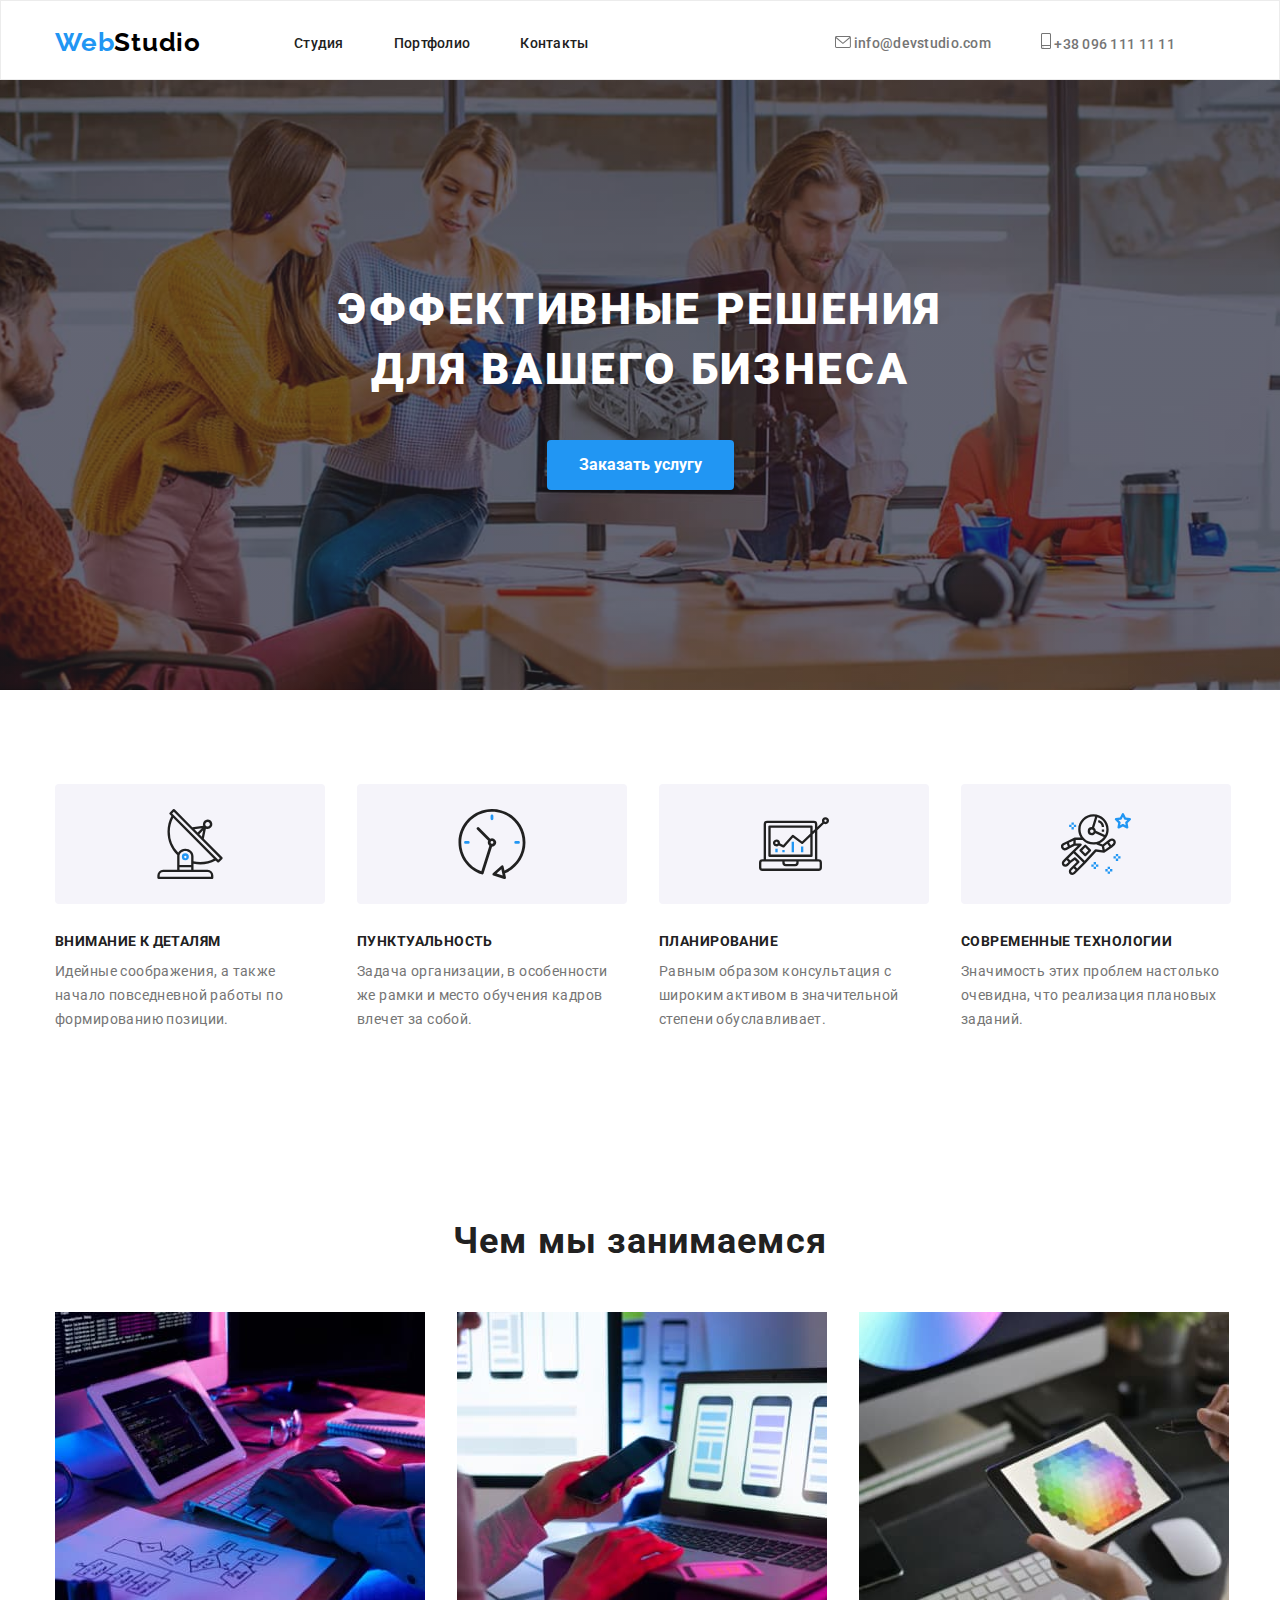
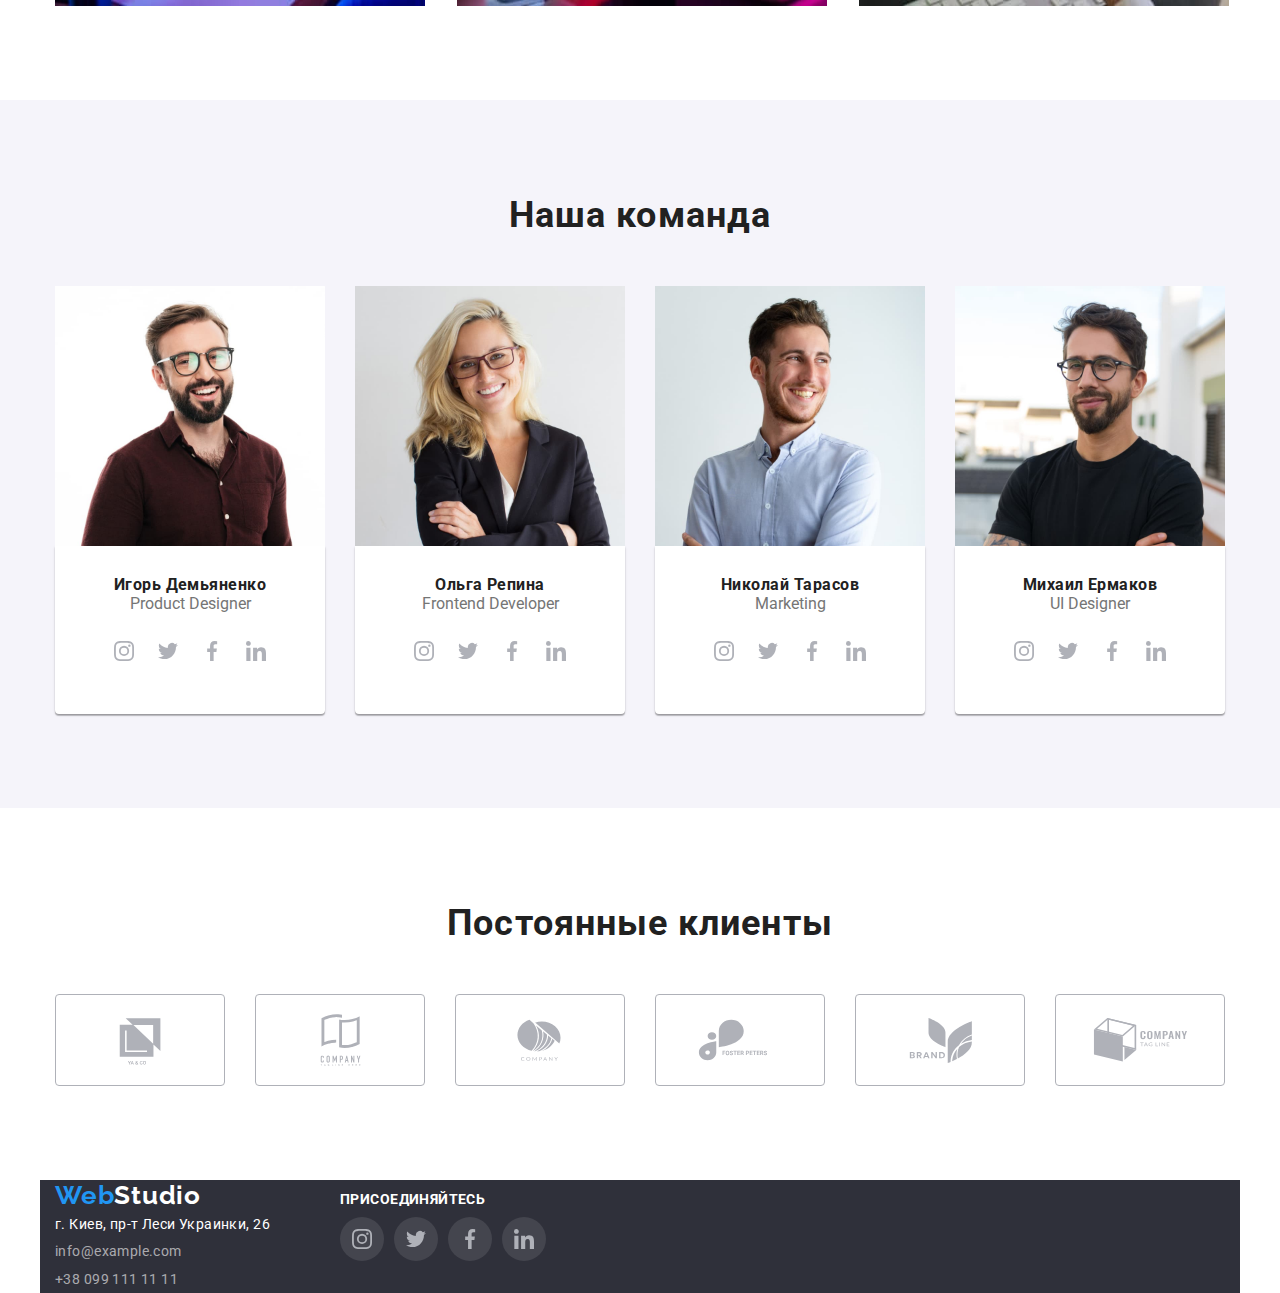
==== index.html @ 2dc06f4d "перенес задание предыдущее" ====
<!DOCTYPE html>
<html lang="ru">

<head>
    <meta charset="UTF-8">
    <meta http-equiv="X-UA-Compatible" content="IE=edge">
    <meta name="viewport" content="width=device-width, initial-scale=1.0">
    <title>Document</title>
    <link rel="preconnect" href="https://fonts.googleapis.com">
    <link rel="preconnect" href="https://fonts.gstatic.com" crossorigin>
    <link
        href="https://fonts.googleapis.com/css2?family=Raleway:wght@700&family=Roboto:wght@400;500;700;900&display=swap"
        rel="stylesheet">
    <link rel="stylesheet"
        href="https://cdnjs.cloudflare.com/ajax/libs/modern-normalize/0.6.0/modern-normalize.min.css" />
    <link rel="stylesheet" href="./css/main.css" />
</head>

<body>
    <!-- Шапка сайта -->
    <header class="page-header">
        <div class="container main-nav">
            <a lang="en" class="site-nav-logo" href="WebStudio">Web<span>Studio</span></a>
            <nav>
                <ul class="site-nav list">
                    <!--<li lang="en" class="nav-item site-nav-logo"><a href="WebStudio">Web<span>Studio</span></a></li>-->
                    <li class="nav-item"><a href="./index.html" class="link">Студия</a></li>
                    <li class="nav-item"><a href="./portfolio.html" class="link">Портфолио</a></li>
                    <li class="nav-item"><a href="Контакты" class="link">Контакты</a></li>
                </ul>
            </nav>
            <ul class="link-items list">
                <li class="nav-link-item" lang="en">
                    <a href="mailto:info@devstudio.com"
                        class="current">
                        <svg class="icon-envelope" width="16" height="12">
                            <use href="./images/icons.svg#icon-envelope"></use>
                        </svg>
                        info@devstudio.com
                       <!--./images/icons.svgs#icon-smartphone--> 
                </a>
                  
                </li>
                <li class="nav-link-item">
                    <a href="tel:+380961111111" 
                    class="current"><svg class="icon-smartphone" width="10" height="16">
                        <use href="./images/icons.svg#icon-smartphone"></use>
                    </svg>
                    +38 096 111 11 11
                   
                </a>
                    
                </li>
            </ul>
        </div>
    </header>
    <main>
        <!-- Герой -->
        <section class="hero">
            <div class="container">
                <h1 class="title">Эффективные решения <br>для вашего бизнеса</h1>
                <button class="button" type="button">Заказать услугу</button>
            </div>
        </section>
        <!-- Преимущества -->
        <section class="text-benefits section">
            <div class="benefits container">
                <h2 class="visually-hidden">Преимущества</h2>

                <ul class="text-benefits-list list">
                    <li class="text-benefits-text">
                        <div class="text-benefits-icon">
                        <svg class="socials-icon socials-icon-benefits" width="70" height="70">
                            <use href="./images/icons.svg#icon-antenna"></use>
                        </svg>
                    </div>
                        <h3>Внимание к деталям</h3>
                        <p>
                            Идейные соображения, а также начало повседневной работы по формированию позиции.
                        </p>
                    </li>
                    <li class="text-benefits-text">
                        <div class="text-benefits-icon">
                        <svg class="socials-icon socials-icon-benefits" width="70" height="70">
                            <use href="./images/icons.svg#icon-clock"></use>
                        </svg>
                        </div>
                        <h3>Пунктуальность</h3>
                        <p>
                            Задача организации, в особенности же рамки и место обучения кадров влечет за собой.
                        </p>
                    </li>
                    <li class="text-benefits-text">
                        <div class="text-benefits-icon">
                        <svg class="socials-icon socials-icon-benefits" width="70" height="70">
                            <use href="./images/icons.svg#icon-diagram"></use>
                        </svg>
                        </div>
                        <h3>Планирование</h3>
                        <p>
                            Равным образом консультация с широким активом в значительной степени обуславливает.
                        </p>
                    </li>
                    <li class="text-benefits-text">
                        <div class="text-benefits-icon">
                        <svg class="socials-icon socials-icon-benefits" width="70" height="70">
                            <use href="./images/icons.svg#icon-astronaut"></use>
                        </svg>
                        </div>
                        <h3>Современные технологии</h3>
                        <p>
                            Значимость этих проблем настолько очевидна, что реализация плановых заданий.
                        </p>
                    </li>
                </ul>
            </div>
        </section>
        <!-- Чем мы занимаемся -->
        <section class="section work-section">
            <div class="img container ">
                <h2> Чем мы занимаемся</h2>

                <ul class="list-img">
                    <li>
                        <img src="images/box1.jpg" alt="Пишем программы" width="370" height="294" />
                    </li>

                    <li>
                        <img src="./images/box2.jpg" alt="Создаем мобильные приложения" width="370" height="294" />
                    </li>
                    <li>
                        <img src="./images/box3.jpg" alt="Создаем игры" width="370" height="294" />
                    </li>
                </ul>
            </div>
        </section>
        <!-- Наша команда -->
        <section class="positions section">
           <div class="container">
                <h2>Наша команда</h2>
                <ul class="position-list list">
                    <li class="position-list-img">
                        <img src="./images/team-card1.jpg " alt="Игорь Демьяненко" width="270" height="260" />
                        <div class="position-list-text">
                            <h3>Игорь Демьяненко</h3>
                            <p lang="en">Product Designer</p>
                            <ul class="masters-socials list socials-list">
                                <li class="socials-item">
                                    <a href="" class="socials-link link">
                                        <svg class="socials-icon" width="20" height="20">
                                            <use href="./images/icons.svg#icon-instagram"></use>
                                        </svg>
                                    </a>
                                </li>
                                <li class="socials-item">
                                    <a href="" class="socials-link link">
                                        <svg class="socials-icon" width="20" height="20">
                                            <use href="./images/icons.svg#icon-twitter"></use>
                                        </svg>
                                    </a>
                                </li>
                                <li class="socials-item">
                                    <a href="" class="socials-link link">
                                        <svg class="socials-icon" width="20" height="20">
                                            <use href="./images/icons.svg#icon-facebook"></use>
                                        </svg>
                                    </a>
                                </li>
                                <li class="socials-item">
                                    <a href="" class="socials-link link">
                                        <svg class="socials-icon" width="20" height="20">
                                            <use href="./images/icons.svg#icon-linkedin"></use>
                                        </svg>
                                    </a>
                                </li>
                            </ul>
                        </div>
                    </li>
                    <li class="position-list-img">
                        <img src="./images/team-card2.jpg " alt="Ольга Репина" width="270" height="260" />
                        <div class="position-list-text">
                            <h3>Ольга Репина</h3>
                            <p lang="en">Frontend Developer</p>
                            <ul class="masters-socials list socials-list">
                                <li class="socials-item">
                                    <a href="" class="socials-link link">
                                        <svg class="socials-icon" width="20" height="20">
                                            <use href="./images/icons.svg#icon-instagram"></use>
                                        </svg>
                                    </a>
                                </li>
                                <li class="socials-item">
                                    <a href="" class="socials-link link">
                                        <svg class="socials-icon" width="20" height="20">
                                            <use href="./images/icons.svg#icon-twitter"></use>
                                        </svg>
                                    </a>
                                </li>
                                <li class="socials-item">
                                    <a href="" class="socials-link link">
                                        <svg class="socials-icon" width="20" height="20">
                                            <use href="./images/icons.svg#icon-facebook"></use>
                                        </svg>
                                    </a>
                                </li>
                                <li class="socials-item">
                                    <a href="" class="socials-link link">
                                        <svg class="socials-icon" width="20" height="20">
                                            <use href="./images/icons.svg#icon-linkedin"></use>
                                        </svg>
                                    </a>
                                </li>
                            </ul>
                        </div>
                    </li>
                    <li class="position-list-img">
                        <img src="./images/team-card3.jpg " alt="Николай Тарасов" width="270" height="260" />
                        <div class="position-list-text">
                            <h3>Николай Тарасов</h3>
                            <p lang="en">Marketing</p>
                            <ul class="masters-socials list socials-list">
                                <li class="socials-item">
                                    <a href="" class="socials-link link">
                                        <svg class="socials-icon" width="20" height="20">
                                            <use href="./images/icons.svg#icon-instagram"></use>
                                        </svg>
                                    </a>
                                </li>
                                <li class="socials-item">
                                    <a href="" class="socials-link link">
                                        <svg class="socials-icon" width="20" height="20">
                                            <use href="./images/icons.svg#icon-twitter"></use>
                                        </svg>
                                    </a>
                                </li>
                                <li class="socials-item">
                                    <a href="" class="socials-link link">
                                        <svg class="socials-icon" width="20" height="20">
                                            <use href="./images/icons.svg#icon-facebook"></use>
                                        </svg>
                                    </a>
                                </li>
                                <li class="socials-item">
                                    <a href="" class="socials-link link">
                                        <svg class="socials-icon" width="20" height="20">
                                            <use href="./images/icons.svg#icon-linkedin"></use>
                                        </svg>
                                    </a>
                                </li>
                            </ul>
                        </div>
                    </li>
                    <li class="position-list-img">
                        <img src="./images/team-card4.jpg " alt="Михаил Ермаков" width="270" height="260" />
                        <div class="position-list-text">
                            <h3>Михаил Ермаков</h3>
                            <p lang="en">UI Designer</p>
                            <ul class="masters-socials list socials-list">
                                <li class="socials-item">
                                    <a href="" class="socials-link link">
                                        <svg class="socials-icon" width="20" height="20">
                                            <use href="./images/icons.svg#icon-instagram"></use>
                                        </svg>
                                    </a>
                                </li>
                                <li class="socials-item">
                                    <a href="" class="socials-link link">
                                        <svg class="socials-icon" width="20" height="20">
                                            <use href="./images/icons.svg#icon-twitter"></use>
                                        </svg>
                                    </a>
                                </li>
                                <li class="socials-item">
                                    <a href="" class="socials-link link">
                                        <svg class="socials-icon" width="20" height="20">
                                            <use href="./images/icons.svg#icon-facebook"></use>
                                        </svg>
                                    </a>
                                </li>
                                <li class="socials-item">
                                    <a href="" class="socials-link link">
                                        <svg class="socials-icon" width="20" height="20">
                                            <use href="./images/icons.svg#icon-linkedin"></use>
                                        </svg>
                                    </a>
                                </li>
                            </ul>
                        </div>
                    </li>
                </ul>
            </div>
        </section>
<!-- Постоянные клиенты -->
<section class="section client-section">
<div class="container client-section-container">
    <h2>Постоянные клиенты</h2>
<ul class="masters-client list client-list">
    <li class="client-item">
        <a href="" class="client-link link">
            <svg class="client-icon" width="106" height="60">
                <use href="./images/icons.svg#icon-logo1"></use>
            </svg>
        </a>
    </li>
    <li class="client-item">
        <a href="" class="client-link link">
            <svg class="client-icon" width="106" height="60">
                <use href="./images/icons.svg#icon-logo2"></use>
            </svg>
        </a>
    </li>
    <li class="client-item">
        <a href="" class="client-link link">
            <svg class="client-icon" width="106" height="60">
                <use href="./images/icons.svg#icon-logo3"></use>
            </svg>
        </a>
    </li>
    <li class="client-item">
        <a href="" class="client-link link">
            <svg class="client-icon" width="106" height="60">
                <use href="./images/icons.svg#icon-logo4"></use>
            </svg>
        </a>
    </li>
    <li class="client-item">
        <a href="" class="client-link link">
            <svg class="client-icon" width="106" height="60">
                <use href="./images/icons.svg#icon-logo5"></use>
            </svg>
        </a>
    </li>
    <li class="client-item">
        <a href="" class="client-link link">
            <svg class="client-icon" width="106" height="60">
                <use href="./images/icons.svg#icon-logo6"></use>
            </svg>
        </a>
    </li>
   </ul>
</div>
</section>
    </main>

    <!-- Футер -->
    <footer class="bottom">
        <div class="container container-futer">
            <div class="bottom-futer">
            <a lang="en" class="bottom-logo" href="WebStudio" class="link">Web<span>Studio</span></a>
            <ul class="bottom-list link list">
                <!--<li lang="en" class="bottom-logo"><a href="WebStudio" class="link">Web<span>Studio</span></a></li>-->
                <li>
                    <address>
                        г. Киев, пр-т Леси Украинки, 26
                    </address>
                </li>
                <li lang="en"><a href="mailto:info@example.com" class="link-bottom link">info@example.com</a></li>
                <li><a href="tel:+380991111111" class="link-bottom link">+38 099 111 11 11</a></li>
            </ul>
            </div>
            <div class="icons-futer">
                <h2>ПРИСОЕДИНЯЙТЕСЬ</h2>
            
            <ul class="masters-socials masters-socials-futer list socials-list">
                <li class="socials-item socials-item-futer">
                    <a href="" class="socials-link socials-link-futer link">
                        <svg class="socials-icon" width="20" height="20">
                            <use href="./images/icons.svg#icon-instagram"></use>
                        </svg>
                    </a>
                </li>
                <li class="socials-item socials-item-futer">
                    <a href="" class="socials-link socials-link-futer link">
                        <svg class="socials-icon" width="20" height="20">
                            <use href="./images/icons.svg#icon-twitter"></use>
                        </svg>
                    </a>
                </li>
                <li class="socials-item socials-item-futer">
                    <a href="" class="socials-link socials-link-futer link">
                        <svg class="socials-icon" width="20" height="20">
                            <use href="./images/icons.svg#icon-facebook"></use>
                        </svg>
                    </a>
                </li>
                <li class="socials-item socials-item-futer">
                    <a href="" class="socials-link socials-link-futer link">
                        <svg class="socials-icon" width="20" height="20">
                            <use href="./images/icons.svg#icon-linkedin"></use>
                        </svg>
                    </a>
                </li>
            </ul>
            </div>
        </div>
    </footer>

</body>

</html>
---- css/main.css ----
/* цвет основного текста #757575 */
/* вторичный цвет текста #212121 ; */
/* белый #e5e5e5  */
/* акцент #2196f3 */
/* вторичный цвет фона #ffffff; */

:root {
  --primary-text-color: #757575;
  --title-text-color: #212121;
  --accent-color: #2196f3;

  --primary-white-color: #ffffff;
  --secondary-bg-color: #ffffff;
}

body {
  background-color: var(--primary-white-color);
  color: var(--primary-text-color);

  font-family: Roboto, sans-serif;
  font-size: 14px;
  font-style: normal;
  font-weight: 400;
  line-height: 2;
}
h1,
h2,
h3,
h4,
h5,
h6,
p {
  margin: 0;
}
ul,
ol {
  list-style: none;
  padding: 0;
  margin: 0;
}
img {
  display: block;
}
.section {
  padding: 94px 0;
}
.container {
  width: 1200px;
  padding-left: 15px;
  padding-right: 15px;
  margin-right: auto;
  margin-left: auto;
}
.btn {
  display: block;
  font-weight: 500;
  font-size: 16px;
  line-height: 1.25;
  text-align: center;
  color: var(--secondary-text-color);
  background: #4985ff;
  box-shadow: 0px 0px 10px rgba(111, 111, 111, 0.25);
  border-radius: 30px;
  width: 200px;
  height: 45px;
  border-color: transparent;
  cursor: pointer;
}
.btn:hover,
.btn:focus {
  border-color: var(--accent-color);
  background-color: transparent;
}

h2 {
  color: var(--title-text-color);

  font-weight: 700;
  font-size: 36px;
  line-height: 1.17;
  letter-spacing: 0.03em;
}
h3 {
  color: var(--title-text-color);

  font-weight: 700;
  font-size: 14px;
  line-height: 1.14;
  letter-spacing: 0.03em;
}
.list {
  list-style: none;
}
.link {
  text-decoration: none;
}
a {
  text-decoration: none;
}
.visually-hidden {
  position: absolute;
  width: 1px;
  height: 1px;
  margin: -1px;
  border: 0;
  padding: 0;
  white-space: nowrap;
  clip-path: inset(100%);
  clip: rect(0 0 0 0);
  overflow: hidden;
}
/*  Шапка Site nav */
.page-header {
  border: 1px solid #ececec;
  /*width: 1200px;*/
  height: 80px;
}
.main-nav {
  display: flex;
  align-items: center;
  /* width: 1200px;*/

  /*padding-left: 15px;
  padding-right: 15px;*/
}
.site-nav {
  display: flex;
  align-items: center;
  /*padding-top: 32px;
  padding-bottom: 32px;*/
}
.site-nav .nav-item:not(:last-child) {
  margin-right: 50px;
}
.link-items {
  display: flex;
  align-items: center;
  margin-left: auto;
}
.link-items:not(:last-child) {
  margin-right: 50px;
}
.site-nav-logo {
  margin-right: 93px;
  font-family: Raleway, sans-serif;
  font-weight: 700;
  font-size: 26px;
  line-height: 1.19;
  /* identical to box height */
  letter-spacing: 0.03em;
  color: #2196f3;
}
.site-nav-logo a {
  color: #2196f3;
}
.site-nav-logo span {
  font-family: Raleway, sans-serif;
  font-weight: 700;
  font-size: 26px;
  line-height: 1.19;
  /* identical to box height */

  letter-spacing: 0.03em;

  color: #000000;
}
.site-nav .link {
  display: block;
  padding-top: 32px;
  padding-bottom: 32px;

  color: var(--title-text-color);
  font-weight: 500;
  font-size: 14px;
  line-height: 1.17;
  letter-spacing: 0.02em;
  text-decoration: none;
}

.site-nav .link:hover,
.site-nav .link:focus {
  color: var(--accent-color);
}

.link-items .current {
  display: block;
  padding-top: 32px;
  padding-bottom: 32px;

  color: var(--primary-text-color);
  font-weight: 500;
  font-size: 14px;
  line-height: 1.17;
  letter-spacing: 0.02em;
  text-decoration: none;
  margin-right: 50px;
}
.link-items .current:not(:last-child) {
  margin-right: 50px;
}
.link-items .current:hover,
.link-items .current:focus {
  color: var(--accent-color);
  fill: var(--accent-color);
}

.link-items .current:hover use,
.link-items .current:focus use {
  color: var(--accent-color);
  fill: var(--accent-color);
}
.icon-envelope {
  background-color: #ffffff;
  fill:#757575;
}
.icon-envelope:hover,
.icon-envelope:focus {
  fill: var(--accent-color);
}
.icon-smartphone {
  fill:#757575;
}
.icon-smartphone:hover,
.icon-smartphone:focus {
  fill: var(--accent-color);;
}
/* Hero */

.hero {
  text-align: center;
  padding: 200px 0;
  /*background-color: #2f303a;*/
  max-width: 1600px;
  margin: 0 auto;
  /* width: 1200px;*/
  background-image: linear-gradient(
      to right,
      rgba(47, 48, 58, 0.4),
      rgba(47, 48, 58, 0.4)
    ),
    url("../images/img1.jpg");

  background-repeat: no-repeat;
  background-position: center;
  background-size: cover;
}

.title {
  margin-top: 0;
  margin-bottom: 40px;

  color: #ffffff;
  font-weight: 900;
  font-size: 44px;
  line-height: 1.36;

  text-align: center;
  letter-spacing: 0.06em;
  text-transform: uppercase;
}
.button {
  color: #ffffff;
  background-color: #2196f3;
  font-weight: 700;
  font-size: 16px;
  padding: 10px 32px;
  border-radius: 4px;
  border: none;
  box-shadow: 0px 4px 4px rgba(0, 0, 0, 0.15);
  line-height: 1.88;
}
.button:hover,
.button:focus {
  background-color: #188ce8;
  cursor: pointer;
}
/* преимущества*/
.benefits h2 {
  text-align: center;
}

.text-benefits-list {
  display: flex;

  /*margin-top: 94px;
  margin-bottom: 94px;*/
}
.text-benefits-text:not(:last-child) {
  margin-right: 32px;
}
.text-benefits-text h3 {
  margin-bottom: 10px;
  text-transform: uppercase;
}
.text-benefits p {
  font-size: 14px;
  line-height: 1.71;
  letter-spacing: 0.03em;
}
/*.socials-icon-benefits {
    width: 70px;
  height: 70px;
}*/
.text-benefits-text svg {
/*width: 270px;
  height: 120px;*/
  /*background: rgba(245, 244, 250, 1);*/
}
.text-benefits-icon {
/*position: absolute;*/
width: 270px;
height: 120px;
left: 215px;
top: 774px;

background: #F5F4FA;
border-radius: 4px;
 padding: 25px 100px 25px 100px;
 margin-bottom: 30px;
}
/*.socials-icon-benefits {
  /*display: block;*/
  padding: 25px 100px 25px 100px;
}*/


/*Чем мы занимаемся*/
.work-section {
  padding-top: 0;
}
.img h2 {
  text-align: center;
  margin-bottom: 50px;
}

.list-img {
  display: flex;
  /*margin-bottom: 94px;*/
}
.list-img li:not(:last-child) {
  margin-right: 32px;
}
/* Сотрудники */

/*.positions {
  display: flex;
  justify-content: space-between;
}*/
/*.position-list {

}*/
/*.position-list-img{
  display: flex;
  justify-content: space-between;
  margin-left: 0px;
}*/
.positions {
  /*padding-top: 94px;*/
  background: #F5F4FA;
}
.positions h2 {
  text-align: center;
  margin-bottom: 50px;
}
.position-list {
  display: flex;
  /*padding-bottom: 94px;*/
  /* margin-bottom: 94px;*/
  /*height: 368px;*/
  /*width: 270px;
  background-color: #ffffff;*/
  border-radius: 4px;
  /*/box-shadow: 0 0 4px 0 black;*/
}
.position-list-img:not(:last-child) {
  margin-right: 30px;
}
.position-list-img {
  text-align: center;
}
.position-list-text {
  height: 168px;
  /* margin-top: 30px;*/
  /* margin-bottom: 30px;*/
  padding-top: 30px;
  padding-bottom: 30px;
  background-color: #ffffff;
  border-radius: 0 0 4px 4px;
  box-shadow: 0px 1px 3px rgba(0, 0, 0, 0.12), 0px 1px 1px rgba(0, 0, 0, 0.14),
    0px 2px 1px rgba(0, 0, 0, 0.2);
}
.position-list-text h3 {
  font-size: 16px;
}
/*.position-list-img {
  width: 270px;
  height: 368px;
  left: 215px;
  top: 1635px;
}
*/
/*.position-list-img h3 {
  text-align: center;
}*/
.position-list p {
  font-size: 16px;
  line-height: 1.19;
  text-align: center;
  margin-bottom: 16px;
}
.masters-socials {
  display: flex;
  justify-content: center;
  /* width: 206px;
  height: 44px;*/
  /*margin-top: 16px;*/
  /*margin-bottom: 30px;*/
}
.socials-item {
  width: 44px;
  height: 44px;
}
.socials-item :not(:last-child) {
  margin-right: 10px;
}
.socials-link {
  width: 100%;
  height: 100%;
  display: flex;
  align-items: center;
  justify-content: center;
  border-radius: 50%;
  background-color: #ffffff;
}
.socials-icon {
  fill: #AFB1B8;
}
.socials-link:hover,
.socials-link:focus {
  background-color: #2196f3;
  fill: #ffffff;
  }
.socials-link:hover use,
.socials-link:focus use {
  background-color: #2196f3;
  fill: #ffffff;
  }
.socials-icon:hover,
.socials-icon:focus {
  fill: #ffffff;
}
/*.socials-link:hover .socials-icon,
.socials-link:focus .socials-icon {
    fill:#ffffff;
    }*/

    /* постоянные клиенты*/
    .client-section-container {
     text-align: center;
        }
     .client-section-container h2 {
         margin-bottom: 50px;
        }
             
   .masters-client {
     display: flex;
     justify-content: center;
          } 
      .client-item {
        width: 170px;
        height: 92px;
        border-radius: 4px;
        border: 1px solid rgba(175, 177, 184, 1)
       /*border-radius: 4px 4px 4px 4px;*/
      /*padding: 16px 32px 16px 32px;*/
      
      }
      /*.client-link {
   width: 100%;
  height: 100%;
  display: flex;
  align-items: center;
  justify-content: center;
    background-color: #ffffff;
      }*/
      .client-item:not(:last-child) {
  margin-right: 30px;
}
.client-icon {
  margin: 16px 32px 16px 32px;
  fill: #AFB1B8;
}

.client-icon:hover,
.client-icon:focus {
     fill:#2196f3;
     /*background-color: blue;*/
  }
  .client-item:hover,
  .client-item:focus {
     fill:#2196f3;
    border: 1px solid rgba(33, 150, 243, 1)
     /*background-color: blue;*/
  }
  /*.client-link {
      width: 170px;
      height: 92px;
  }
   .client-link:hover,
  .client-link:focus {
     fill:#2196f3;
    border: 1px solid rgba(33, 150, 243, 1)
     /*background-color: blue;*/
  }*/
/*.socials-icon:hover,
.socials-icon:focus {
  fill: #ffffff;*/
}
/*.client-link:hover .client-icon,
.client-link:focus .client-icon {
    fill:#2196f3;
    background-color: #2196f3;
    }*/
  /*.client-link:hover use,
  .client-link:focus use {
     fill:#2196f3;
     background-color: blue;
  }*/
/* Футер */
.bottom {
 /* display: flex;
   justify-content: center;*/
  /*display: block;*/
  background-color: #2f303a;
  padding-top: 60px;
  padding-bottom: 60px;
  /*width: 1200px;*/
  /*height: 252px;*/
 }
.bottom .container {
  display: flex;
  background-color: #2f303a;
  margin-top: 0px;
  align-items: baseline;
}
.container-futer {
 /* display: block;*/
  background-color: #2f303a;
  margin-top: 0px;
  align-items: baseline;
}
.bottom-futer {
  display: block;
   display: table-cell;
  margin-top: 0px;
  align-content: center;
  align-items: baseline;
  /*margin-right: 70px;*/
}
.bottom-list {
  display: block;
  display: table-cell;
  margin-top: 0px;
  align-content: center;
 /* align-items: baseline;*/
  /*margin-right: 70px;*/
}
.link-bottom {
  color: rgba(255, 255, 255, 0.6);
  font-size: 14px;
  line-height: 1.71;
  letter-spacing: 0.03em;
}
.link-bottom:hover,
.link-bottom:focus {
  color: var(--accent-color);
}
.bottom address {
  font-style: normal;
  font-size: 14px;
  line-height: 1.71;

  letter-spacing: 0.03em;

  color: #ffffff;
}

.bottom-logo {
  font-family: Raleway, sans-serif;
  font-weight: 700;
  font-size: 26px;
  line-height: 1.19;
  /* identical to box height */

  letter-spacing: 0.03em;

  color: #2196f3;
  margin-bottom: 20px;
}
.bottom-logo a {
  color: #2196f3;
}
.bottom-logo span {
  font-family: Raleway, sans-serif;
  font-weight: 700;
  font-size: 26px;
  line-height: 1.19;
  /* identical to box height */

  letter-spacing: 0.03em;

  color: #ffffff;
}
.socials-link-futer {
background: rgba(255, 255, 255, 0.1);
}
.icons-futer {
  display: block;
  display: table-cell;
  margin-top: 0px;
  align-content: center;
   /*display: flex;
     justify-content: center;
     align-items: center;
     display: block;*/
 /* width: 206px;*/
  height: 80px;
  margin-right: 70px;
   margin-left: 70px;
}
.icons-futer h2 {
font-family: Roboto;
font-size: 14px;
font-style: normal;
font-weight: 700;
line-height: 16px;
letter-spacing: 0.03em;
text-align: left;
color: #ffffff;
padding-bottom: 10px;

}

.socials-item-futer:not(:last-child) {
  margin-right: 10px;
}
.masters-socials-futer {
  margin-left: 0px;
}


/* Наше портфолио */
.portfolio {
  background-color: #ffffff;
}
.portfolio-button {
  border: none;
}

.portfolio .container {
  /*display: flex;
  flex-wrap: wrap;*/
  /*justify-content: space-between;*/
  margin-bottom: 50px;
}
.portfolio-list {
  display: flex;
  justify-content: center;
  /*margin-top: 94px;*/
  margin-bottom: 50px;
  /* width: 1200px;*/
}
.portfolio-list-item:not(:last-child) {
  margin-right: 8px;
  /*justify-content: center;*/
}
.portfolio-list-item {
  display: block;
  justify-content: center;
}
.portfolio-img {
  display: flex;
  flex-wrap: wrap;
  margin-top: -36px;
  margin-left: -36px;
}
/*.portfolio-img li  {
  flex-basis: calc((100%-270px) / 9);
  margin-top: 30px;
  margin-left: 30px;
} */
.portfolio-img-item {
  flex-basis: calc(100% / 3 - 32px);
  margin-top: 30px;
  margin-left: 30px;
  border: 1px solid rgba(238, 238, 238, 1);
}

.portfolio-text {
  /*height: 90px;*/
  width: 322px;
  padding-top: 20px;
  padding-bottom: 20px;
  padding-right: 24px;
  padding-left: 24px;
  /*margin-top: 20px;
  margin-bottom: 20px;
  margin-right: 24px;
  margin-left: 24px;*/
  /*border: 1px solid rgba(238, 238, 238, 1);*/
}
.portfolio-img h3 {
  font-style: normal;
  font-weight: 700;
  line-height: 36px;
  letter-spacing: 0.06em;
  text-align: left;
  font-size: 18px;
  width: 322px;
  height: 36px;
  margin-bottom: 4px;
  /*text-align: center;*/
}
.portfolio-text p {
  font-size: 16px;
  font-style: normal;
  font-weight: 400;
  line-height: 30px;
  letter-spacing: 0.03em;
  text-align: left;
  width: 322px;
  height: 30px;
}
.portfolio-button {
  color: #212121;
  background-color: #f5f4fa;
  font-style: normal;
  font-weight: 500;
  font-size: 16px;
  line-height: 1.62;
  /* identical to box height, or 162% */

  text-align: center;
  letter-spacing: 0.03em;
  border-radius: 4px;
  padding: 6px 22px;
}
.portfolio-button:hover,
.portfolio-button:focus {
  color: #ffffff;
  background-color: #2196f3;
}

.portfolio-button {
  color: var(--title-text-color);

  font-weight: 700;
  font-size: 18px;
  line-height: 2;
  /* identical to box height, or 200% */

  letter-spacing: 0.06em;
}
.portfolio-button {
  font-size: 16px;
  line-height: 1.88;
  /* identical to box height, or 187% */

  letter-spacing: 0.03em;
}
.portfolio-img-item:hover,
.portfolio-img-item:focus {
 box-shadow: 0px 1px 3px rgba(0, 0, 0, 0.12), 0px 1px 1px rgba(0, 0, 0, 0.14),
    0px 2px 1px rgba(0, 0, 0, 0.2);
}
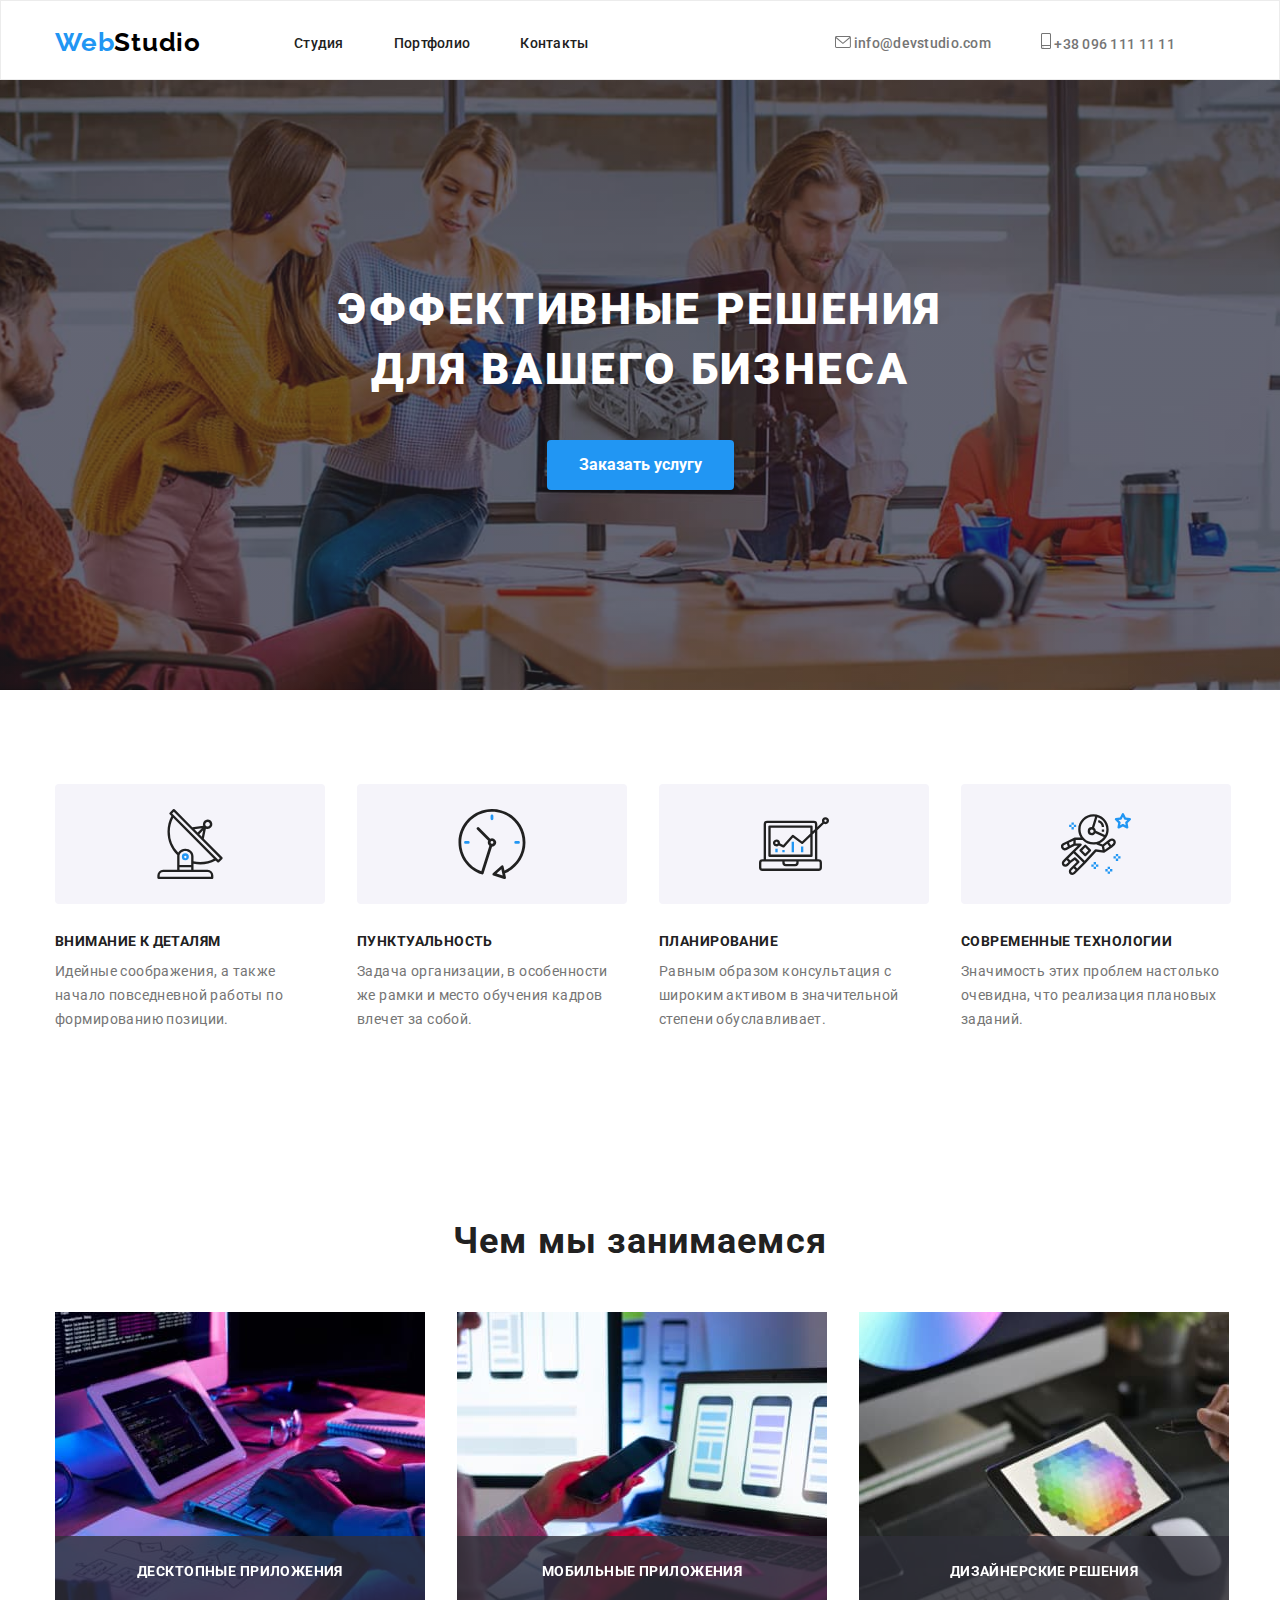
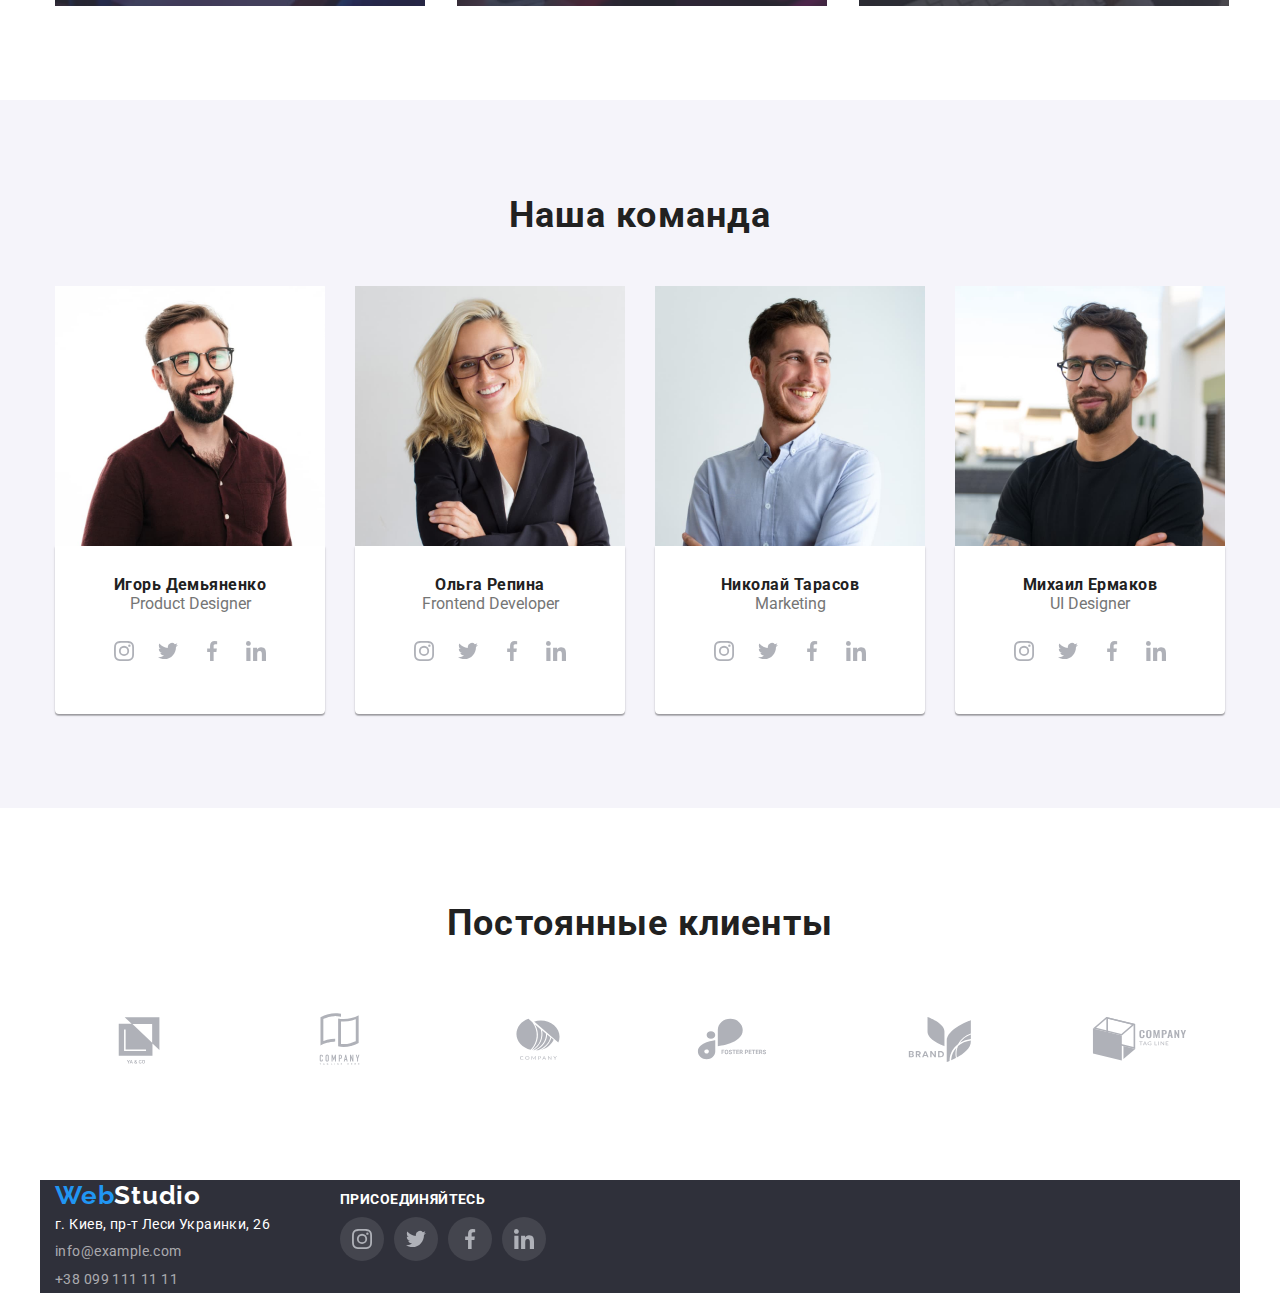
==== commit 10331e71: "изменения с 4 и по заданию 5" ====
--- a/index.html
+++ b/index.html
@@ -24,9 +24,9 @@
             <nav>
                 <ul class="site-nav list">
                     <!--<li lang="en" class="nav-item site-nav-logo"><a href="WebStudio">Web<span>Studio</span></a></li>-->
-                    <li class="nav-item"><a href="./index.html" class="link">Студия</a></li>
-                    <li class="nav-item"><a href="./portfolio.html" class="link">Портфолио</a></li>
-                    <li class="nav-item"><a href="Контакты" class="link">Контакты</a></li>
+                    <li class="nav-item"><a href="./index.html" class="nav-item-link link">Студия</a></li>
+                    <li class="nav-item"><a href="./portfolio.html" class="nav-item-link link">Портфолио</a></li>
+                    <li class="nav-item"><a href="Контакты" class="nav-item-link link">Контакты</a></li>
                 </ul>
             </nav>
             <ul class="link-items list">
@@ -59,8 +59,14 @@
         <section class="hero">
             <div class="container">
                 <h1 class="title">Эффективные решения <br>для вашего бизнеса</h1>
-                <button class="button" type="button">Заказать услугу</button>
-            </div>
+                <button data-modal-open class="button" type="button">Заказать услугу</button>
+            </div>
+            <div data-modal class="backdrop is-hidden">
+                <div class="modal">
+                    <button  data-modal-close class="button" type="button">Закрыть</button>
+                </div>
+            </div>
+           
         </section>
         <!-- Преимущества -->
         <section class="text-benefits section">
@@ -123,13 +129,17 @@
                 <ul class="list-img">
                     <li>
                         <img src="images/box1.jpg" alt="Пишем программы" width="370" height="294" />
+                        <h3 class="list-img-text">Десктопные приложения</h3>
+
                     </li>
 
                     <li>
                         <img src="./images/box2.jpg" alt="Создаем мобильные приложения" width="370" height="294" />
+                         <h3 class="list-img-text">Мобильные приложения</h3>
                     </li>
                     <li>
                         <img src="./images/box3.jpg" alt="Создаем игры" width="370" height="294" />
+                         <h3 class="list-img-text">Дизайнерские решения</h3>
                     </li>
                 </ul>
             </div>
@@ -394,7 +404,7 @@
             </div>
         </div>
     </footer>
-
+<script src="./js/modal.js"></script>
 </body>
 
 </html>--- a/css/main.css
+++ b/css/main.css
@@ -124,6 +124,7 @@
   padding-right: 15px;*/
 }
 .site-nav {
+  position: relative;
   display: flex;
   align-items: center;
   /*padding-top: 32px;
@@ -175,6 +176,7 @@
   line-height: 1.17;
   letter-spacing: 0.02em;
   text-decoration: none;
+  transition: color 250ms cubic-bezier(0.4, 0, 0.2, 1);
 }
 
 .site-nav .link:hover,
@@ -194,6 +196,7 @@
   letter-spacing: 0.02em;
   text-decoration: none;
   margin-right: 50px;
+  transition: color fill 250ms cubic-bezier(0.4, 0, 0.2, 1);
 }
 .link-items .current:not(:last-child) {
   margin-right: 50px;
@@ -211,18 +214,45 @@
 }
 .icon-envelope {
   background-color: #ffffff;
-  fill:#757575;
+  fill: #757575;
+  transition: fill 250ms cubic-bezier(0.4, 0, 0.2, 1);
 }
 .icon-envelope:hover,
 .icon-envelope:focus {
   fill: var(--accent-color);
 }
 .icon-smartphone {
-  fill:#757575;
+  fill: #757575;
+  transition: fill 250ms cubic-bezier(0.4, 0, 0.2, 1);
 }
 .icon-smartphone:hover,
 .icon-smartphone:focus {
-  fill: var(--accent-color);;
+  fill: var(--accent-color);
+}
+.nav-item {
+  position: relative;
+}
+.nav-item-link::after {
+  content: '';
+
+  position: absolute;
+  left: 0;
+  bottom: 0;
+
+  display: block;
+  width: 100%;
+  height: 4px;
+   background: #2196F3;
+   border-radius: 2px;
+
+  opacity: 0;
+  transform: scaleX(0);
+  transition: transform 250ms cubic-bezier(0.4, 0, 0.2, 1),
+    opacity 250ms cubic-bezier(0.4, 0, 0.2, 1);
+}
+.nav-item-link:hover::after {
+  opacity: 1;
+  transform: scaleX(1);
 }
 /* Hero */
 
@@ -268,11 +298,40 @@
   border: none;
   box-shadow: 0px 4px 4px rgba(0, 0, 0, 0.15);
   line-height: 1.88;
+  transition: background-color 250ms cubic-bezier(0.4, 0, 0.2, 1);
 }
 .button:hover,
 .button:focus {
   background-color: #188ce8;
   cursor: pointer;
+}
+.backdrop {
+  position: fixed;
+  top: 0;
+  left: 0;
+  width: 100%;
+  height:100%;
+  background-color:#AFB1B8;
+  /*outline: 2px #000000;*/
+  /*#2196F3*/
+}
+
+.backdrop.is-hidden {
+  opacity: 0;
+  pointer-events: none;
+}
+
+.modal {
+  position: absolute;
+  top: 50%;
+  left: 50%;
+  transform: translate(-50%, -50%);
+
+  min-height: 300px;
+  min-width: 400px;
+  padding: 15px;
+
+  background-color: #fff;
 }
 /* преимущества*/
 .benefits h2 {
@@ -302,21 +361,21 @@
   height: 70px;
 }*/
 .text-benefits-text svg {
-/*width: 270px;
+  /*width: 270px;
   height: 120px;*/
   /*background: rgba(245, 244, 250, 1);*/
 }
 .text-benefits-icon {
-/*position: absolute;*/
-width: 270px;
-height: 120px;
-left: 215px;
-top: 774px;
-
-background: #F5F4FA;
-border-radius: 4px;
- padding: 25px 100px 25px 100px;
- margin-bottom: 30px;
+  /*position: absolute;*/
+   width: 270px;
+   height: 120px;
+   left: 215px;
+   top: 774px;
+
+   background:  #f5f4fa;
+   border-radius: 4px;
+   padding: 25px 100px 25px 100px;
+   margin-bottom: 30px;
 }
 /*.socials-icon-benefits {
   /*display: block;*/
@@ -334,13 +393,39 @@
 }
 
 .list-img {
+  
   display: flex;
   /*margin-bottom: 94px;*/
 }
 .list-img li:not(:last-child) {
   margin-right: 32px;
 }
-/* Сотрудники */
+.list-img li {
+position: relative;
+}
+.list-img-text {
+  position: absolute;
+  right: 0;
+  bottom: 0;
+width: 100%;
+height: 70px;
+padding-top: 27px;
+  background: rgba(47, 48, 58, 0.8);
+  font-family: Roboto;
+font-family: Roboto;
+font-style: normal;
+font-weight: 700;
+font-size: 14px;
+line-height: 16px;
+text-align: center;
+letter-spacing: 0.03em;
+text-transform: uppercase;
+
+color: #FFFFFF;
+
+}
+
+/* Наша команда */
 
 /*.positions {
   display: flex;
@@ -356,7 +441,7 @@
 }*/
 .positions {
   /*padding-top: 94px;*/
-  background: #F5F4FA;
+  background:  #f5f4fa;
 }
 .positions h2 {
   text-align: center;
@@ -392,16 +477,7 @@
 .position-list-text h3 {
   font-size: 16px;
 }
-/*.position-list-img {
-  width: 270px;
-  height: 368px;
-  left: 215px;
-  top: 1635px;
-}
-*/
-/*.position-list-img h3 {
-  text-align: center;
-}*/
+
 .position-list p {
   font-size: 16px;
   line-height: 1.19;
@@ -411,11 +487,7 @@
 .masters-socials {
   display: flex;
   justify-content: center;
-  /* width: 206px;
-  height: 44px;*/
-  /*margin-top: 16px;*/
-  /*margin-bottom: 30px;*/
-}
+ }
 .socials-item {
   width: 44px;
   height: 44px;
@@ -431,9 +503,14 @@
   justify-content: center;
   border-radius: 50%;
   background-color: #ffffff;
+  transition: background-color 250ms cubic-bezier(0.4, 0, 0.2, 1);
+  transition: fill 250ms cubic-bezier(0.4, 0, 0.2, 1);
+  
 }
 .socials-icon {
-  fill: #AFB1B8;
+  fill: #afb1b8;
+   transition: fill 250ms cubic-bezier(0.4, 0, 0.2, 1);
+  
 }
 .socials-link:hover,
 .socials-link:focus {
@@ -455,40 +532,44 @@
     }*/
 
     /* постоянные клиенты*/
-    .client-section-container {
-     text-align: center;
-        }
-     .client-section-container h2 {
-         margin-bottom: 50px;
-        }
+.client-section-container {
+   text-align: center;
+}
+.client-section-container h2 {
+   margin-bottom: 50px;
+}
              
-   .masters-client {
-     display: flex;
-     justify-content: center;
-          } 
-      .client-item {
-        width: 170px;
-        height: 92px;
-        border-radius: 4px;
-        border: 1px solid rgba(175, 177, 184, 1)
-       /*border-radius: 4px 4px 4px 4px;*/
-      /*padding: 16px 32px 16px 32px;*/
-      
-      }
-      /*.client-link {
-   width: 100%;
+.masters-client {
+  display: flex;
+  justify-content: center;
+} 
+.client-item {
+  width: 170px;
+  height: 92px;
+  border-radius: 4px;
+  border: 1px solid rgba(175, 177, 184, 1)
+ /*border-radius: 4px 4px 4px 4px;*/
+ /*padding: 16px 32px 16px 32px;*/
+  transition: border 250ms cubic-bezier(0.4, 0, 0.2, 1);
+  transition: fill 250ms cubic-bezier(0.4, 0, 0.2, 1);
+}
+.client-link {
+  width: 100%;
   height: 100%;
-  display: flex;
-  align-items: center;
-  justify-content: center;
-    background-color: #ffffff;
-      }*/
-      .client-item:not(:last-child) {
+ /*display: flex;
+ align-items: center;
+ justify-content: center;
+  background-color: #ffffff;*/
+  transition: fill 250ms cubic-bezier(0.4, 0, 0.2, 1);
+}
+.client-item:not(:last-child) {
   margin-right: 30px;
 }
 .client-icon {
   margin: 16px 32px 16px 32px;
-  fill: #AFB1B8;
+  fill:  #afb1b8;
+  transition: fill 250ms cubic-bezier(0.4, 0, 0.2, 1);
+  
 }
 
 .client-icon:hover,
@@ -502,56 +583,43 @@
     border: 1px solid rgba(33, 150, 243, 1)
      /*background-color: blue;*/
   }
-  /*.client-link {
-      width: 170px;
-      height: 92px;
+.client-link:hover,
+.client-link:focus {
+  /*background-color: #2196f3;*/
+  fill: #2196f3;
+}
+.client-link:hover use,
+.client-link:focus use {
+  /*background-color: #2196f3;*/
+  fill: #2196f3;
   }
-   .client-link:hover,
-  .client-link:focus {
-     fill:#2196f3;
-    border: 1px solid rgba(33, 150, 243, 1)
-     /*background-color: blue;*/
-  }*/
-/*.socials-icon:hover,
-.socials-icon:focus {
-  fill: #ffffff;*/
-}
-/*.client-link:hover .client-icon,
-.client-link:focus .client-icon {
-    fill:#2196f3;
-    background-color: #2196f3;
-    }*/
-  /*.client-link:hover use,
-  .client-link:focus use {
-     fill:#2196f3;
-     background-color: blue;
-  }*/
+
 /* Футер */
-.bottom {
- /* display: flex;
-   justify-content: center;*/
-  /*display: block;*/
+.footer {
   background-color: #2f303a;
   padding-top: 60px;
   padding-bottom: 60px;
-  /*width: 1200px;*/
-  /*height: 252px;*/
- }
+}
 .bottom .container {
   display: flex;
   background-color: #2f303a;
   margin-top: 0px;
   align-items: baseline;
 }
-.container-futer {
+/*.container-futer {
  /* display: block;*/
   background-color: #2f303a;
   margin-top: 0px;
   align-items: baseline;
-}
+  width: 1600px;
+  height: 252px;
+ padding-top: 60px;
+  padding-bottom: 60px;
+  /*padding-left: 215px;*/
+}*/
 .bottom-futer {
   display: block;
-   display: table-cell;
+  display: table-cell;
   margin-top: 0px;
   align-content: center;
   align-items: baseline;
@@ -562,7 +630,7 @@
   display: table-cell;
   margin-top: 0px;
   align-content: center;
- /* align-items: baseline;*/
+  /* align-items: baseline;*/
   /*margin-right: 70px;*/
 }
 .link-bottom {
@@ -612,33 +680,32 @@
   color: #ffffff;
 }
 .socials-link-futer {
-background: rgba(255, 255, 255, 0.1);
+  background: rgba(255, 255, 255, 0.1);
 }
 .icons-futer {
   display: block;
   display: table-cell;
   margin-top: 0px;
   align-content: center;
-   /*display: flex;
+  /*display: flex;
      justify-content: center;
      align-items: center;
      display: block;*/
  /* width: 206px;*/
   height: 80px;
   margin-right: 70px;
-   margin-left: 70px;
+  margin-left: 70px;
 }
 .icons-futer h2 {
-font-family: Roboto;
-font-size: 14px;
-font-style: normal;
-font-weight: 700;
-line-height: 16px;
-letter-spacing: 0.03em;
-text-align: left;
-color: #ffffff;
-padding-bottom: 10px;
-
+  font-family: Roboto;
+  font-size: 14px;
+  font-style: normal;
+  font-weight: 700;
+  line-height: 16px;
+  letter-spacing: 0.03em;
+  text-align: left;
+  color: #ffffff;
+  padding-bottom: 10px;
 }
 
 .socials-item-futer:not(:last-child) {
@@ -694,6 +761,8 @@
   margin-top: 30px;
   margin-left: 30px;
   border: 1px solid rgba(238, 238, 238, 1);
+   transition: box-shadow 250ms cubic-bezier(0.4, 0, 0.2, 1);
+  
 }
 
 .portfolio-text {
@@ -749,6 +818,7 @@
 .portfolio-button:focus {
   color: #ffffff;
   background-color: #2196f3;
+  
 }
 
 .portfolio-button {
@@ -770,6 +840,42 @@
 }
 .portfolio-img-item:hover,
 .portfolio-img-item:focus {
- box-shadow: 0px 1px 3px rgba(0, 0, 0, 0.12), 0px 1px 1px rgba(0, 0, 0, 0.14),
+  box-shadow: 0px 1px 3px rgba(0, 0, 0, 0.12), 0px 1px 1px rgba(0, 0, 0, 0.14),
     0px 2px 1px rgba(0, 0, 0, 0.2);
-}
+    opacity: 1;
+}
+.portfolio-img-over {
+  position: relative;
+}
+.portfolio-text-overl  {
+  position: absolute;
+  content: '';
+  left: 0px;
+  top: 0px;
+  width: 370px;
+  height: 294px;
+  /*width: 100%;
+  height: 100%;*/
+  background: rgba(33, 150, 243, 0.9);;
+  /*background-color: #2f303a;*/
+  opacity: 0.6;
+   pointer-events: none;
+}
+.portfolio-text-overl p {
+  
+  padding: 64px 23px;
+  font-size: 18px;
+  font-family: Roboto;
+  font-style: normal;
+  font-weight: 400;
+  line-height: 28px;
+  letter-spacing: 0.03em;
+  text-align: left;
+  color:#ffffff;
+  pointer-events: none;
+  /*background-color: #2f303a;*/
+}
+.portfolio-img-item:hover,
+.portfolio-img-item:focus {
+     opacity: 1;
+}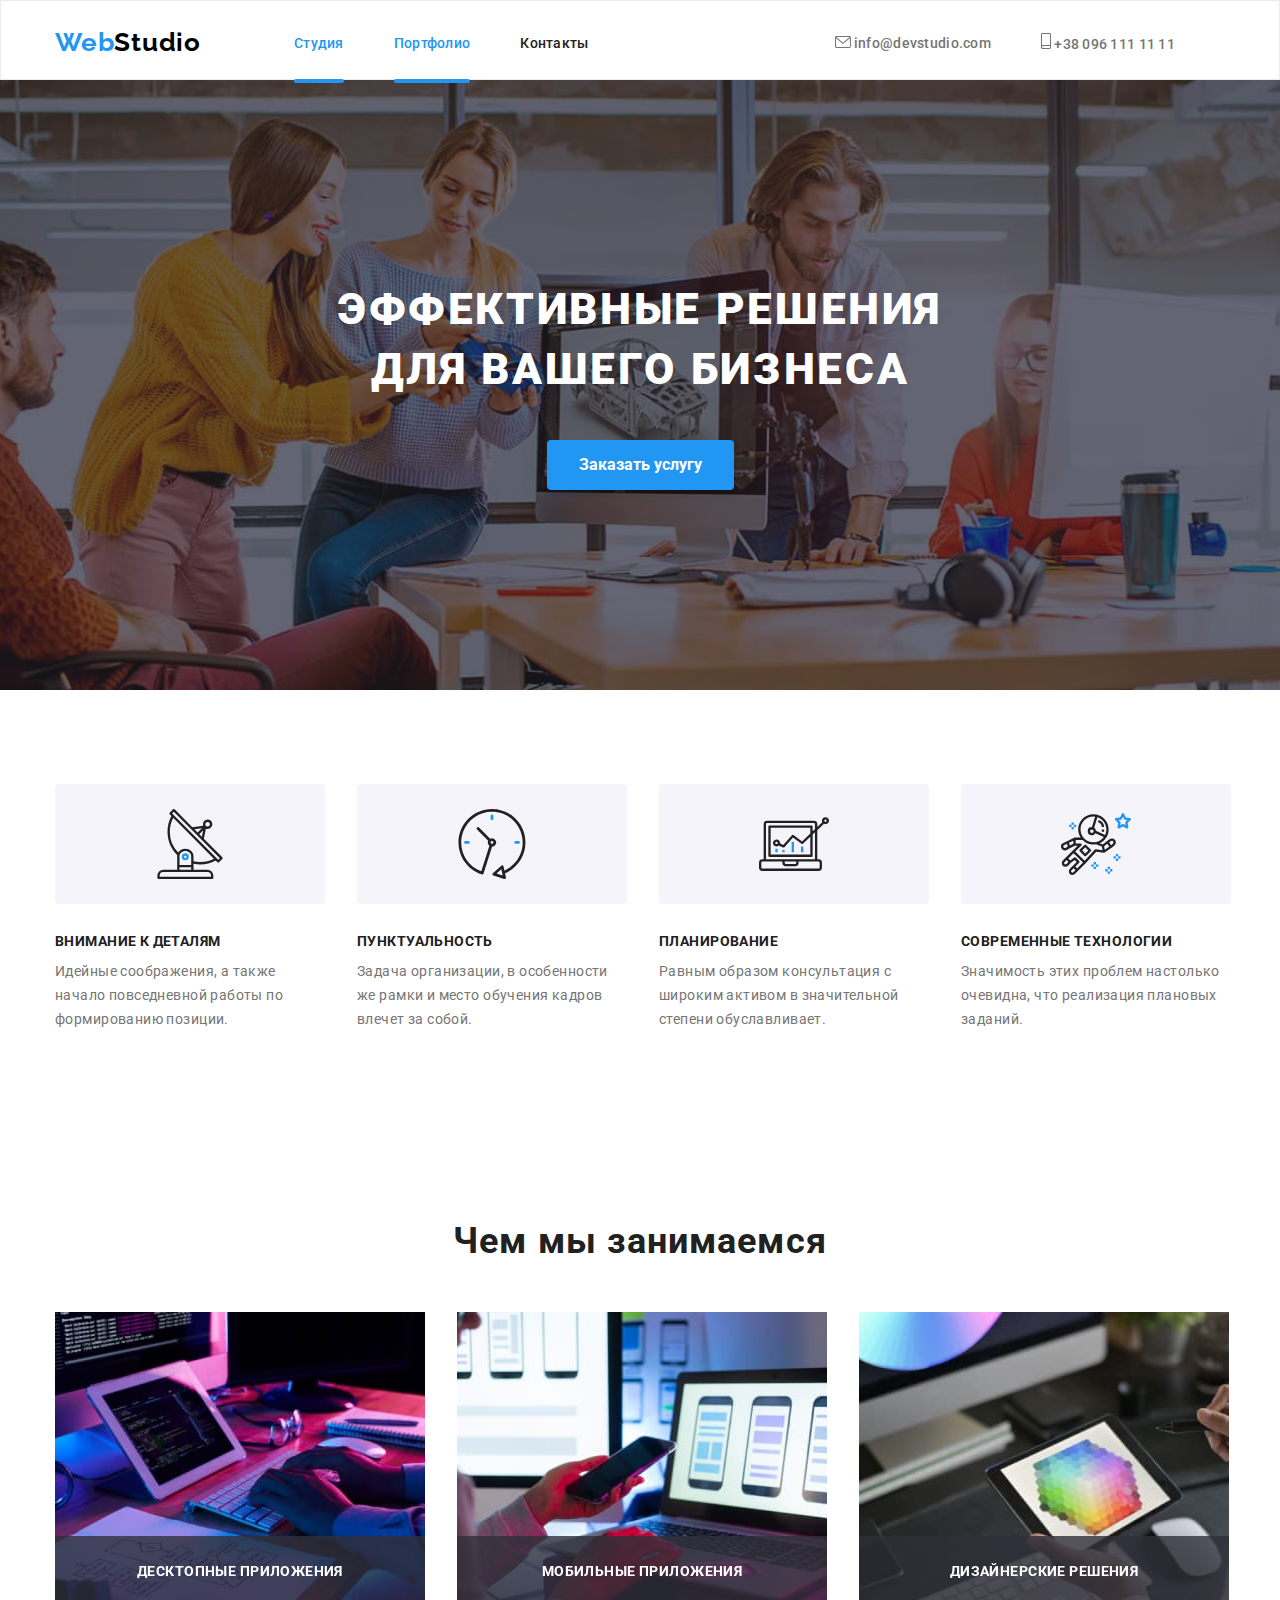
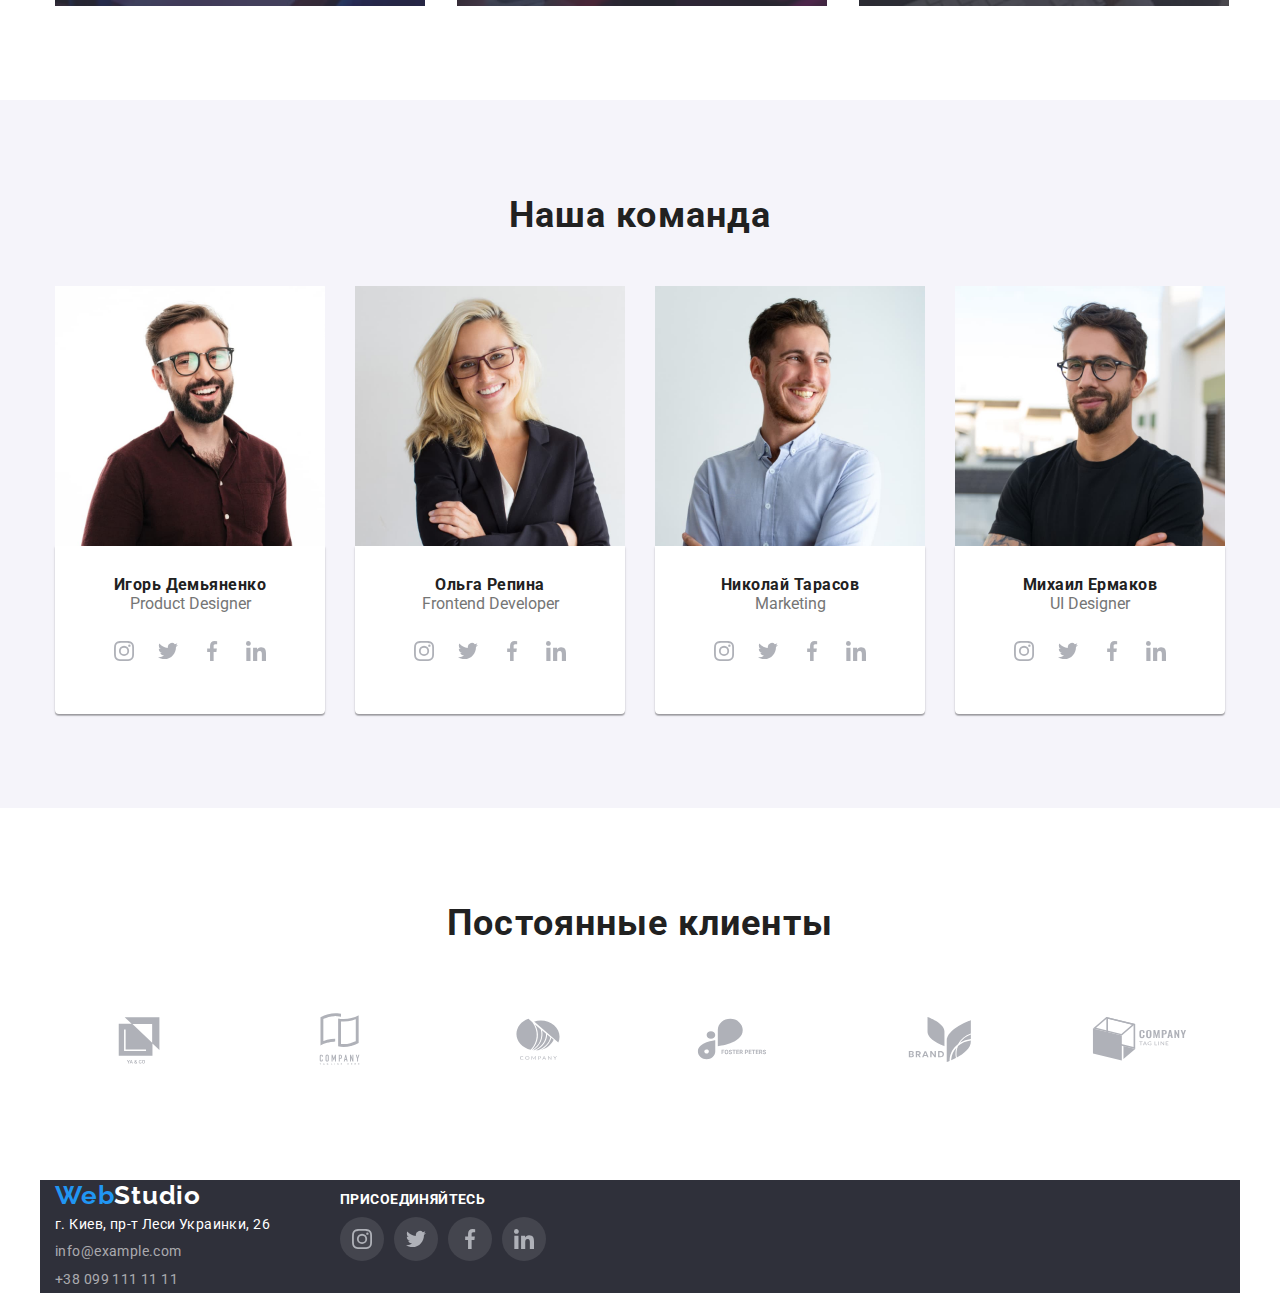
==== commit 23409c38: "исправления сделал все" ====
--- a/index.html
+++ b/index.html
@@ -24,8 +24,8 @@
             <nav>
                 <ul class="site-nav list">
                     <!--<li lang="en" class="nav-item site-nav-logo"><a href="WebStudio">Web<span>Studio</span></a></li>-->
-                    <li class="nav-item"><a href="./index.html" class="nav-item-link link">Студия</a></li>
-                    <li class="nav-item"><a href="./portfolio.html" class="nav-item-link link">Портфолио</a></li>
+                    <li class="nav-item"><a href="./index.html" class="nav-item-link link current">Студия</a></li>
+                    <li class="nav-item"><a href="./portfolio.html" class="nav-item-link link current">Портфолио</a></li>
                     <li class="nav-item"><a href="Контакты" class="nav-item-link link">Контакты</a></li>
                 </ul>
             </nav>
@@ -63,7 +63,11 @@
             </div>
             <div data-modal class="backdrop is-hidden">
                 <div class="modal">
-                    <button  data-modal-close class="button" type="button">Закрыть</button>
+                    <button data-modal-close class="button-modal" type="button">
+                     <svg class="button-icon" width="18" height="18">
+                        <use href="./images/icons.svg#icon-close-black-18dp-2-1"></use>
+                     </svg>
+                    </button>
                 </div>
             </div>
            
--- a/css/main.css
+++ b/css/main.css
@@ -122,6 +122,10 @@
 
   /*padding-left: 15px;
   padding-right: 15px;*/
+ /* opacity: 0;
+  transform: scaleX(0);
+  transition: transform 250ms cubic-bezier(0.4, 0, 0.2, 1),
+  opacity 250ms cubic-bezier(0.4, 0, 0.2, 1);*/
 }
 .site-nav {
   position: relative;
@@ -232,7 +236,7 @@
 .nav-item {
   position: relative;
 }
-.nav-item-link::after {
+.nav-item-link.current::after {
   content: '';
 
   position: absolute;
@@ -245,14 +249,17 @@
    background: #2196F3;
    border-radius: 2px;
 
-  opacity: 0;
-  transform: scaleX(0);
+  /*opacity: 0;
+  transform: scaleX(0);*/
   transition: transform 250ms cubic-bezier(0.4, 0, 0.2, 1),
-    opacity 250ms cubic-bezier(0.4, 0, 0.2, 1);
+  opacity 250ms cubic-bezier(0.4, 0, 0.2, 1);
+}
+.nav-item-link.current {
+  color:var(--accent-color) ;
 }
 .nav-item-link:hover::after {
-  opacity: 1;
-  transform: scaleX(1);
+  /*opacity: 1;
+  transform: scaleX(1);*/
 }
 /* Hero */
 
@@ -332,6 +339,18 @@
   padding: 15px;
 
   background-color: #fff;
+  
+}
+.modal .button-modal {
+  position: absolute;
+  right: 0px;
+  top: 0px;
+  
+  width: 30px;
+  height: 30px;
+  border: 1px solid rgba(0, 0, 0, 0.1);
+  border-radius: 50%;
+  background: transparent;
 }
 /* преимущества*/
 .benefits h2 {
@@ -606,17 +625,17 @@
   margin-top: 0px;
   align-items: baseline;
 }
-/*.container-futer {
+.container-futer {
  /* display: block;*/
-  background-color: #2f303a;
+ /* background-color: #2f303a;
   margin-top: 0px;
   align-items: baseline;
   width: 1600px;
   height: 252px;
  padding-top: 60px;
-  padding-bottom: 60px;
+  padding-bottom: 60px;*/
   /*padding-left: 215px;*/
-}*/
+}
 .bottom-futer {
   display: block;
   display: table-cell;
@@ -844,22 +863,26 @@
     0px 2px 1px rgba(0, 0, 0, 0.2);
     opacity: 1;
 }
-.portfolio-img-over {
+.portfolio-img-overl {
   position: relative;
+  overflow: hidden;
 }
 .portfolio-text-overl  {
   position: absolute;
-  content: '';
+ /*content: '';*/
   left: 0px;
   top: 0px;
-  width: 370px;
-  height: 294px;
-  /*width: 100%;
-  height: 100%;*/
+ /*width: 370px;
+  height: 294px;*/
+  width: 100%;
+  height: 100%;
   background: rgba(33, 150, 243, 0.9);;
   /*background-color: #2f303a;*/
-  opacity: 0.6;
-   pointer-events: none;
+   /*pointer-events: none;*/
+    transform: translateY(100%);
+   /*opacity: 1;*/
+   transition: transform 250ms cubic-bezier(0.4, 0, 0.2, 1),
+    opacity 250ms cubic-bezier(0.4, 0, 0.2, 1);
 }
 .portfolio-text-overl p {
   
@@ -872,10 +895,10 @@
   letter-spacing: 0.03em;
   text-align: left;
   color:#ffffff;
-  pointer-events: none;
+ /* pointer-events: none;*/
   /*background-color: #2f303a;*/
 }
-.portfolio-img-item:hover,
-.portfolio-img-item:focus {
-     opacity: 1;
+.portfolio-img-over:hover .portfolio-text-overl,
+.portfolio-img-over:focus .portfolio-text-overl {
+  transform: translateY(0);
 }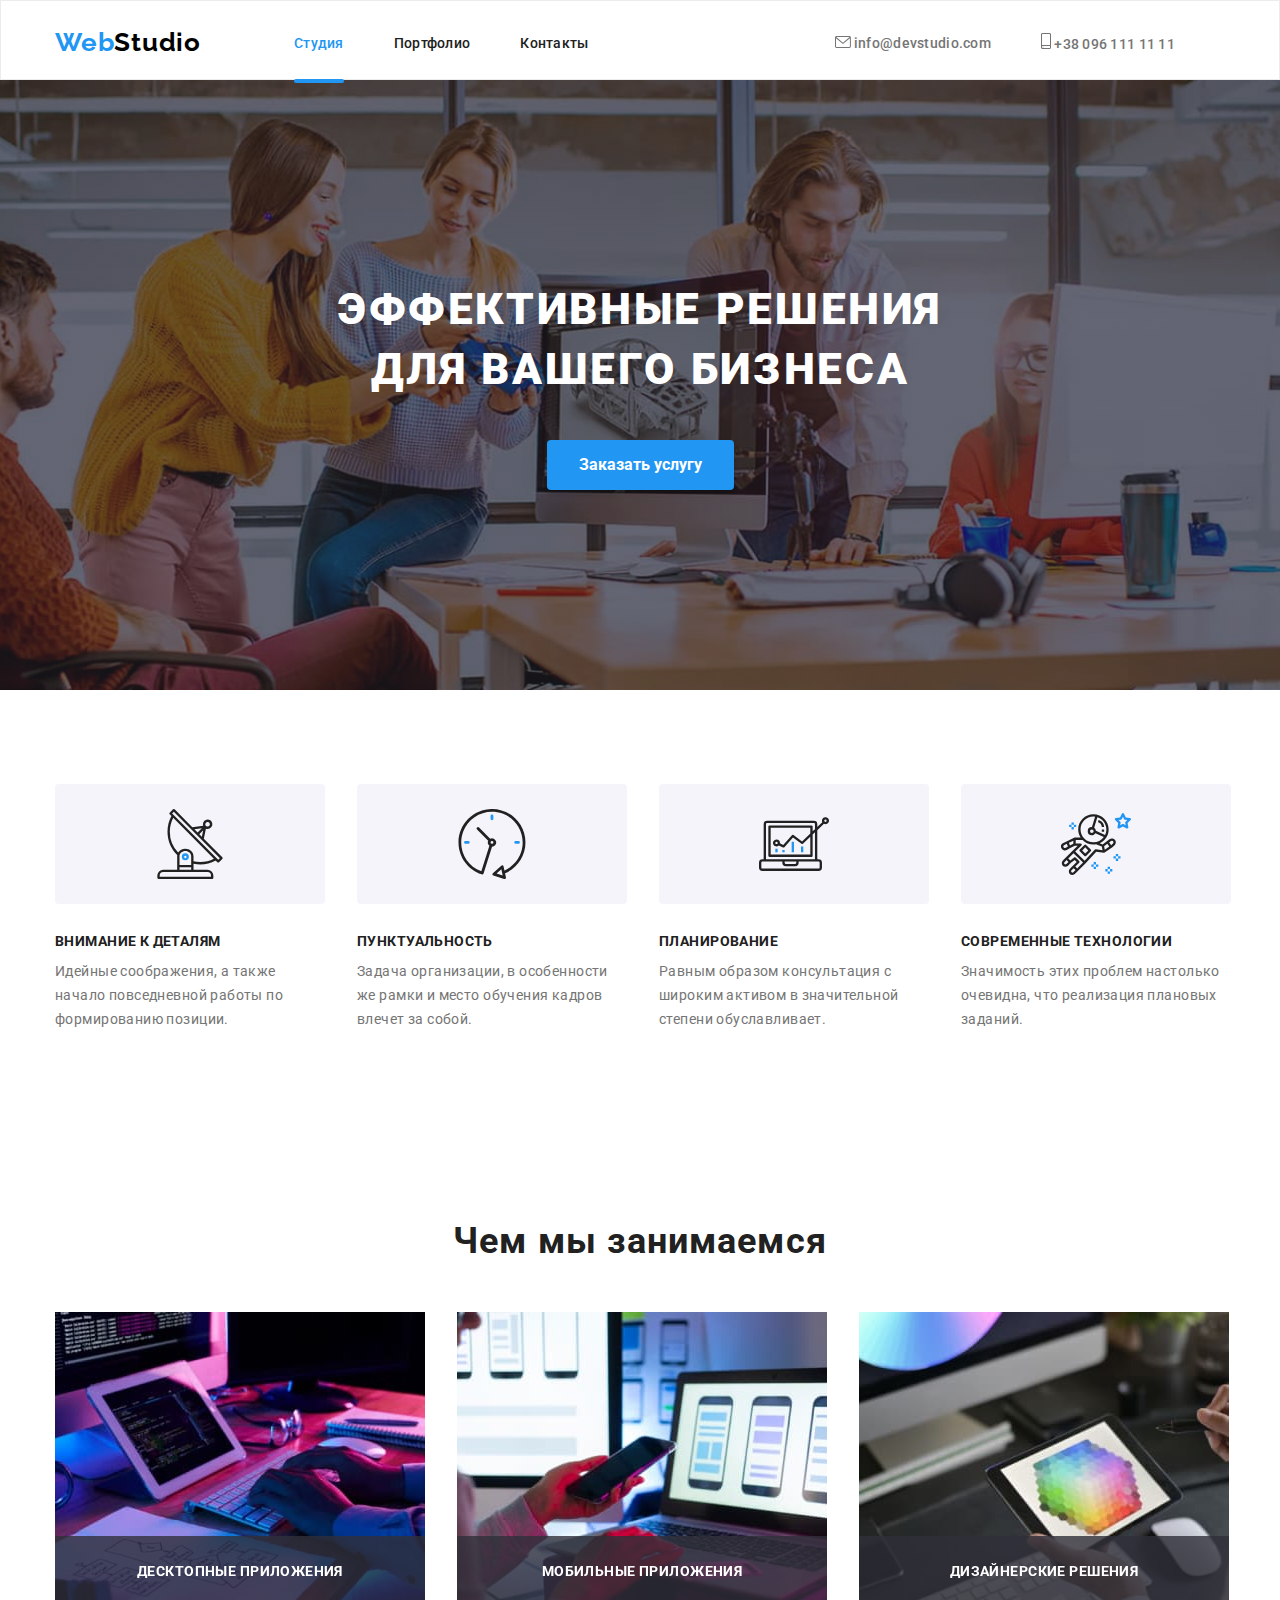
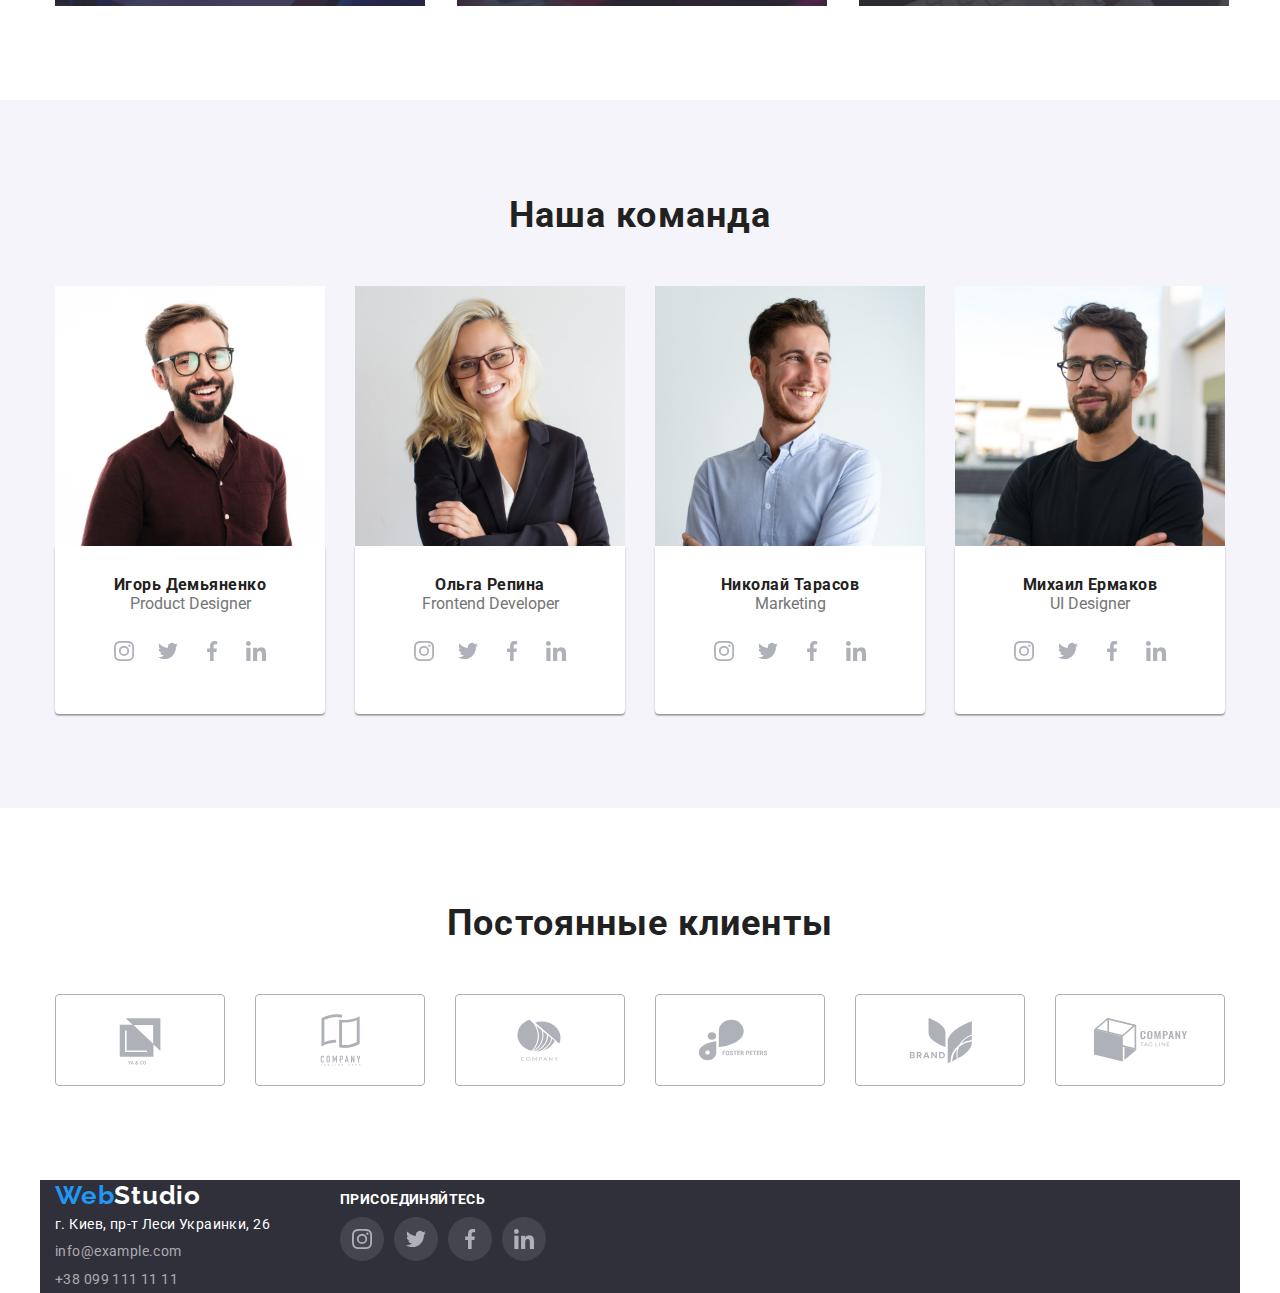
==== commit 1685d4bc: "правки по замечаниям" ====
--- a/index.html
+++ b/index.html
@@ -25,7 +25,7 @@
                 <ul class="site-nav list">
                     <!--<li lang="en" class="nav-item site-nav-logo"><a href="WebStudio">Web<span>Studio</span></a></li>-->
                     <li class="nav-item"><a href="./index.html" class="nav-item-link link current">Студия</a></li>
-                    <li class="nav-item"><a href="./portfolio.html" class="nav-item-link link current">Портфолио</a></li>
+                    <li class="nav-item"><a href="./portfolio.html" class="nav-item-link link">Портфолио</a></li>
                     <li class="nav-item"><a href="Контакты" class="nav-item-link link">Контакты</a></li>
                 </ul>
             </nav>
--- a/css/main.css
+++ b/css/main.css
@@ -318,7 +318,8 @@
   left: 0;
   width: 100%;
   height:100%;
-  background-color:#AFB1B8;
+  background: rgba(0, 0, 0, 0.2);
+  /*background-color:#AFB1B8;*/
   /*outline: 2px #000000;*/
   /*#2196F3*/
 }
@@ -334,17 +335,21 @@
   left: 50%;
   transform: translate(-50%, -50%);
 
-  min-height: 300px;
-  min-width: 400px;
+  /*min-height: 300px;
+  min-width: 400px;*/
+  width: 528px;
+  height: 581px;
   padding: 15px;
-
+  /*margin-top: 8px;
+  margin-right: 8px;*/
+  radius: 4px;
   background-color: #fff;
   
 }
 .modal .button-modal {
   position: absolute;
-  right: 0px;
-  top: 0px;
+  right: 8px;
+  top: 8px;
   
   width: 30px;
   height: 30px;
@@ -566,7 +571,7 @@
   width: 170px;
   height: 92px;
   border-radius: 4px;
-  border: 1px solid rgba(175, 177, 184, 1)
+  border: 1px solid rgba(175, 177, 184, 1);
  /*border-radius: 4px 4px 4px 4px;*/
  /*padding: 16px 32px 16px 32px;*/
   transition: border 250ms cubic-bezier(0.4, 0, 0.2, 1);
